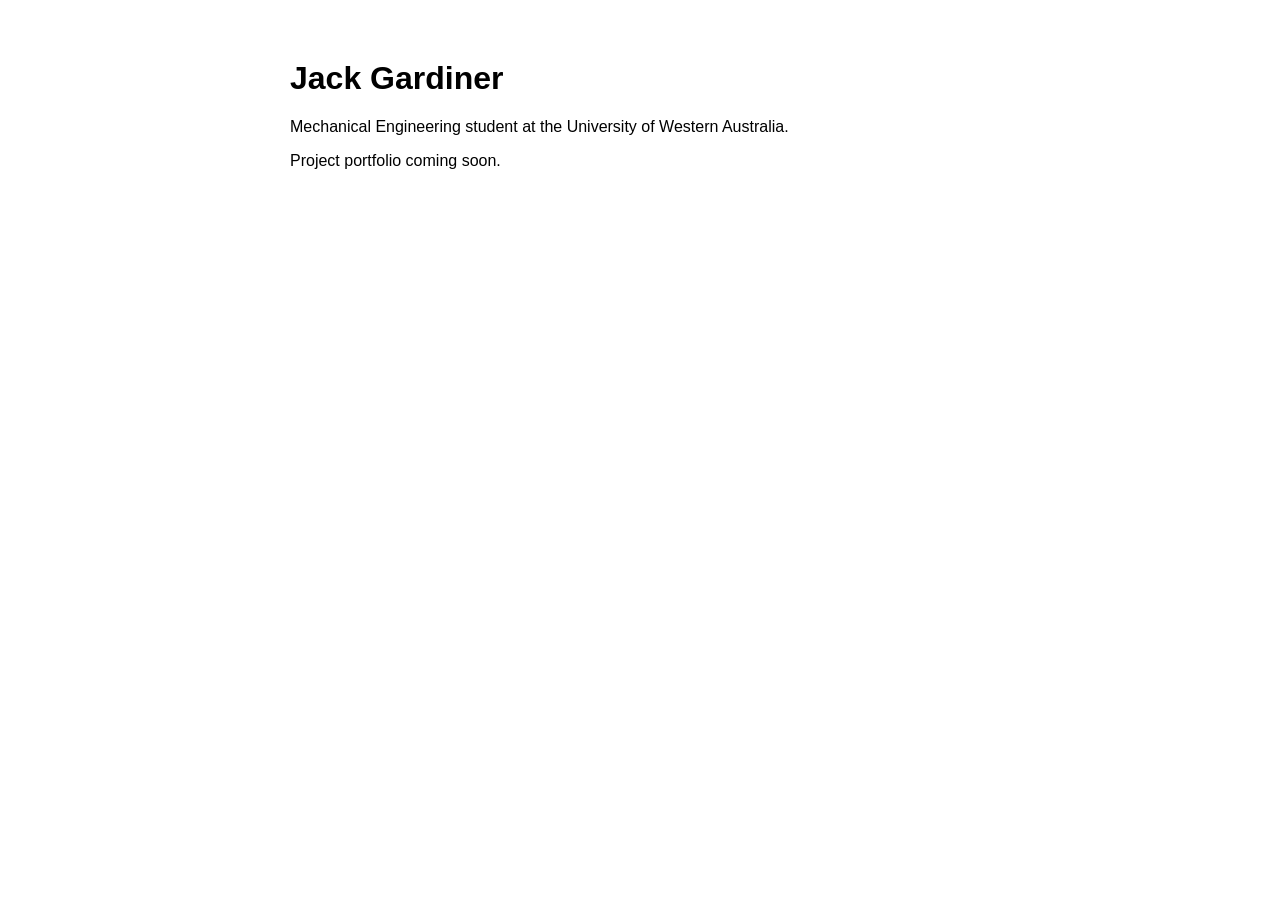
==== index.html @ a1b4e136 "Update index.html" ====
<!DOCTYPE html>
<html lang="en">
<head>
  <meta charset="UTF-8">
  <meta name="viewport" content="width=device-width, initial-scale=1.0">
  <title>Jack Gardiner | Mechanical Engineering</title>
</head>
<body style="font-family: sans-serif; max-width: 700px; margin: 60px auto; padding: 0 20px;">
  <h1>Jack Gardiner</h1>
  <p>Mechanical Engineering student at the University of Western Australia.</p>
  <p>Project portfolio coming soon.</p>
</body>
</html>
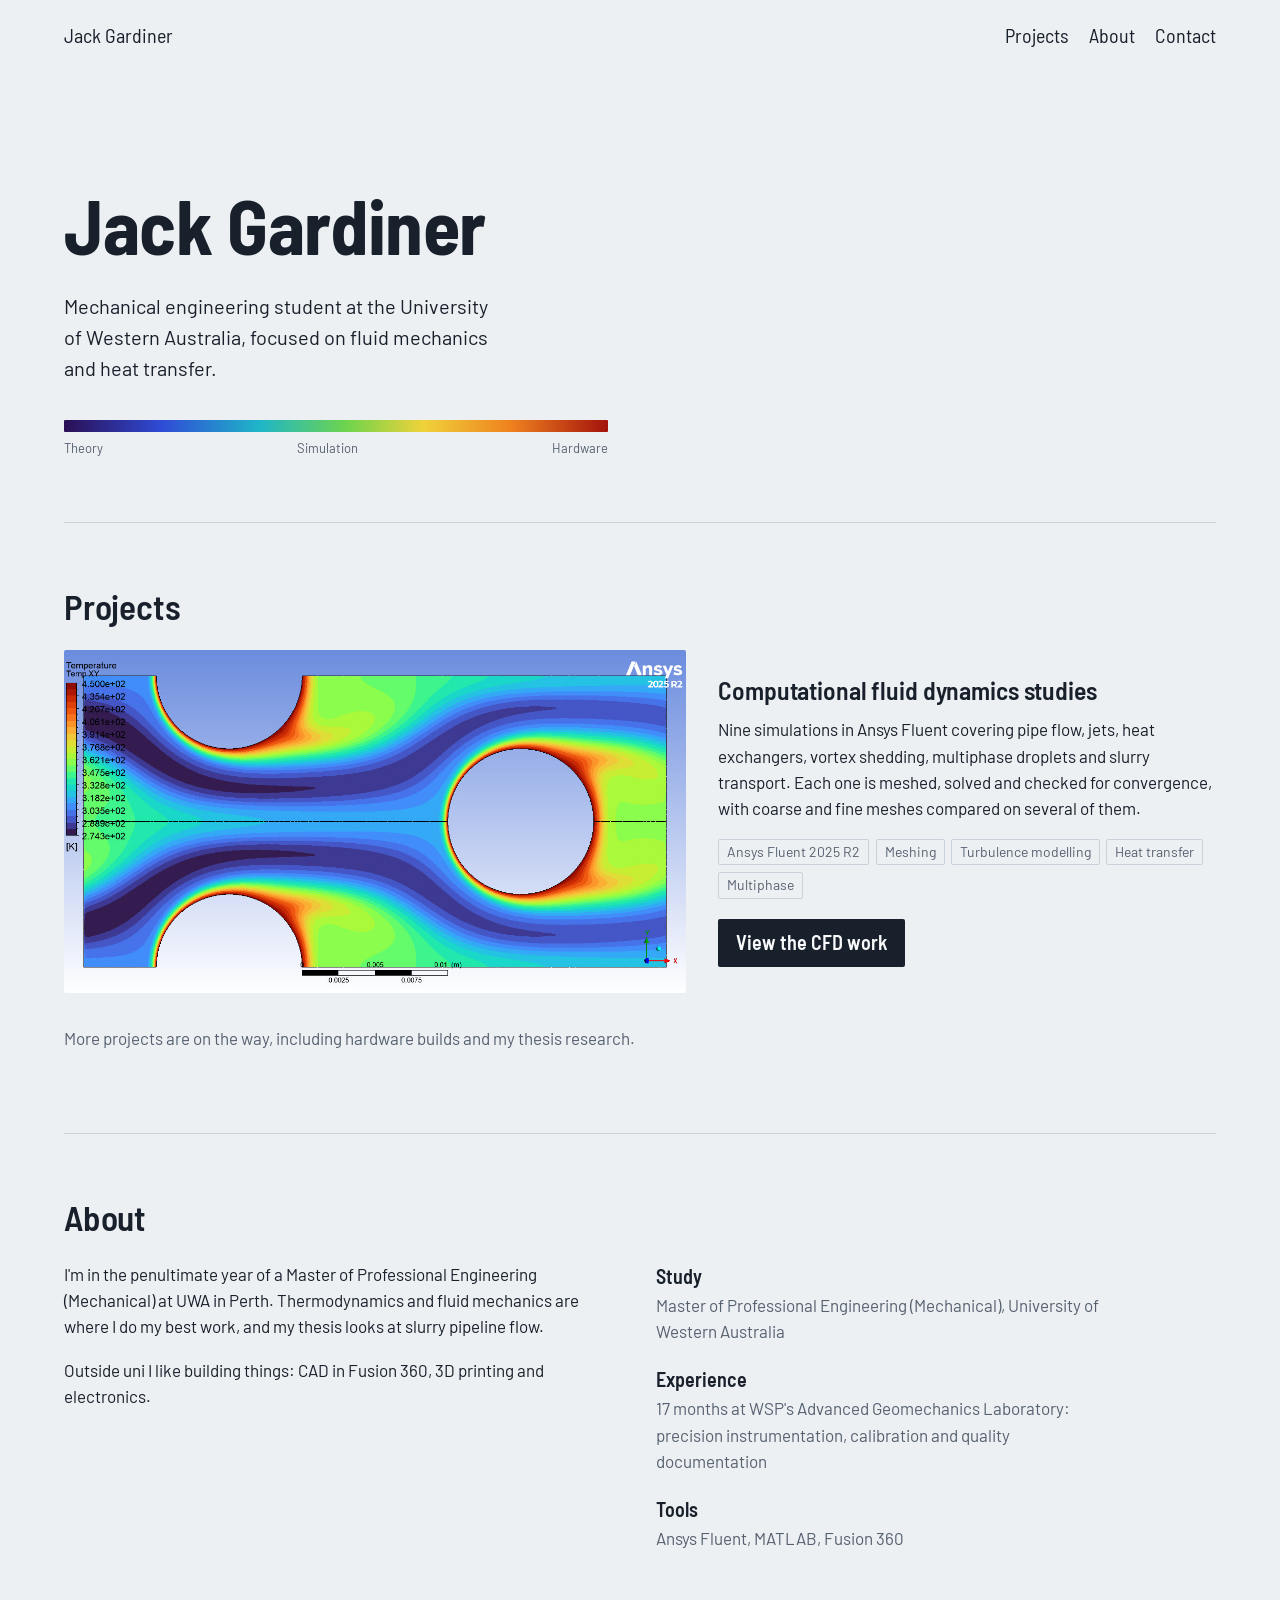
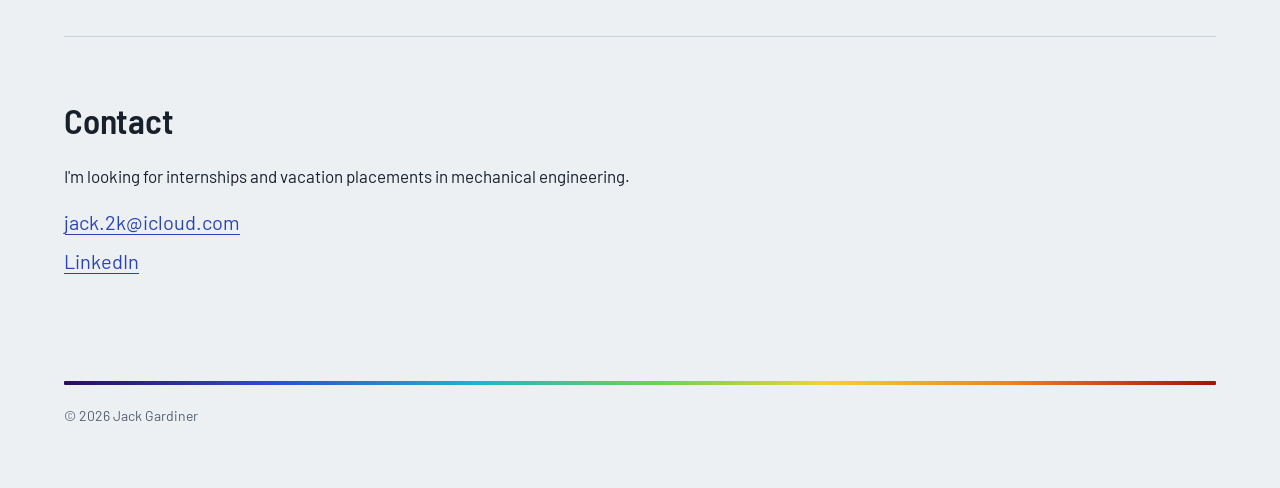
==== commit cc9ab866: "Add files via upload" ====
--- a/index.html
+++ b/index.html
@@ -1,13 +1,97 @@
 <!DOCTYPE html>
-<html lang="en">
+<html lang="en-AU">
 <head>
   <meta charset="UTF-8">
   <meta name="viewport" content="width=device-width, initial-scale=1.0">
   <title>Jack Gardiner | Mechanical Engineering</title>
+  <meta name="description" content="Engineering portfolio of Jack Gardiner, Master of Professional Engineering (Mechanical) student at the University of Western Australia.">
+  <link rel="preconnect" href="https://fonts.googleapis.com">
+  <link rel="preconnect" href="https://fonts.gstatic.com" crossorigin>
+  <link href="https://fonts.googleapis.com/css2?family=Barlow:ital,wght@0,400;0,500;1,400&family=Barlow+Semi+Condensed:wght@600;700&display=swap" rel="stylesheet">
+  <link rel="stylesheet" href="style.css">
 </head>
-<body style="font-family: sans-serif; max-width: 700px; margin: 60px auto; padding: 0 20px;">
-  <h1>Jack Gardiner</h1>
-  <p>Mechanical Engineering student at the University of Western Australia.</p>
-  <p>Project portfolio coming soon.</p>
+<body>
+
+  <header class="wrap site-head">
+    <a href="index.html">Jack Gardiner</a>
+    <nav aria-label="Main">
+      <a href="#projects">Projects</a>
+      <a href="#about">About</a>
+      <a href="#contact">Contact</a>
+    </nav>
+  </header>
+
+  <main>
+    <div class="wrap hero">
+      <h1>Jack Gardiner</h1>
+      <p class="lede">Mechanical engineering student at the University of Western Australia, focused on fluid mechanics and heat transfer.</p>
+      <div class="legend-block" aria-hidden="true">
+        <div class="legend"></div>
+        <div class="legend-scale"><span>Theory</span><span>Simulation</span><span>Hardware</span></div>
+      </div>
+    </div>
+
+    <section id="projects" class="wrap">
+      <h2>Projects</h2>
+
+      <article class="project">
+        <a href="cfd.html" tabindex="-1" aria-hidden="true">
+          <img src="images/cfd/week06a-hx-temperature.jpg"
+               alt="Temperature contours around a staggered bank of hot tubes, showing thin thermal boundary layers and warm wakes."
+               width="1215" height="671">
+        </a>
+        <div>
+          <h3><a href="cfd.html">Computational fluid dynamics studies</a></h3>
+          <p>Nine simulations in Ansys Fluent covering pipe flow, jets, heat exchangers, vortex shedding, multiphase droplets and slurry transport. Each one is meshed, solved and checked for convergence, with coarse and fine meshes compared on several of them.</p>
+          <ul class="tags">
+            <li>Ansys Fluent 2025 R2</li>
+            <li>Meshing</li>
+            <li>Turbulence modelling</li>
+            <li>Heat transfer</li>
+            <li>Multiphase</li>
+          </ul>
+          <a class="button" href="cfd.html">View the CFD work</a>
+        </div>
+      </article>
+
+      <p class="note">More projects are on the way, including hardware builds and my thesis research.</p>
+    </section>
+
+    <section id="about" class="wrap">
+      <h2>About</h2>
+      <div class="two-col">
+        <div>
+          <p>I'm in the penultimate year of a Master of Professional Engineering (Mechanical) at UWA in Perth. Thermodynamics and fluid mechanics are where I do my best work, and my thesis looks at slurry pipeline flow.</p>
+          <p>Outside uni I like building things: CAD in Fusion 360, 3D printing and electronics.</p>
+        </div>
+        <dl class="facts">
+          <dt>Study</dt>
+          <dd>Master of Professional Engineering (Mechanical), University of Western Australia</dd>
+          <dt>Experience</dt>
+          <dd>17 months at WSP's Advanced Geomechanics Laboratory: precision instrumentation, calibration and quality documentation</dd>
+          <dt>Tools</dt>
+          <dd>Ansys Fluent, MATLAB, Fusion 360</dd>
+        </dl>
+      </div>
+    </section>
+
+    <section id="contact" class="wrap">
+      <h2>Contact</h2>
+      <p>I'm looking for internships and vacation placements in mechanical engineering.</p>
+      <ul class="contact-list">
+        <li><a href="mailto:jack.2k@icloud.com">jack.2k@icloud.com</a></li>
+        <!-- Replace the # below with your LinkedIn URL, e.g. https://www.linkedin.com/in/your-name -->
+        <li><a href="#">LinkedIn</a></li>
+        <!-- To add your CV: upload cv.pdf to the repository, then remove the comment marks around the next line -->
+        <!-- <li><a href="cv.pdf">Download my CV (PDF)</a></li> -->
+      </ul>
+    </section>
+  </main>
+
+  <footer class="wrap">
+    <div class="legend" aria-hidden="true"></div>
+    <p>&copy; 2026 Jack Gardiner</p>
+  </footer>
+
 </body>
 </html>
--- a/style.css
+++ b/style.css
@@ -0,0 +1,195 @@
+/* Jack Gardiner — portfolio styles
+   Quiet, cool-grey page so the CFD colour maps carry the colour.
+   One accent: a contour-legend colour bar, borrowed from the plots. */
+
+:root {
+  --bg: #edf0f3;
+  --surface: #f8f9fb;
+  --ink: #18202b;
+  --muted: #566170;
+  --rule: #c9d1da;
+  --link: #2a44b8;
+  --legend: linear-gradient(90deg,
+    #2b0f54 0%, #2f4bd6 18%, #1fb6c8 36%, #6fd44c 52%,
+    #efd23a 66%, #f0821f 82%, #a3120c 100%);
+
+  --head: "Barlow Semi Condensed", "Arial Narrow", sans-serif;
+  --body: "Barlow", system-ui, sans-serif;
+
+  --step-0: 1.0625rem;   /* 17px body */
+  --step-1: 1.25rem;
+  --step-2: 1.6rem;
+  --step-3: 2.2rem;
+  --step-4: clamp(2.8rem, 7vw, 4.75rem);
+
+  --gap: clamp(1.25rem, 3vw, 2rem);
+  --page: 72rem;
+}
+
+*, *::before, *::after { box-sizing: border-box; }
+
+html { -webkit-text-size-adjust: 100%; }
+
+body {
+  margin: 0;
+  background: var(--bg);
+  color: var(--ink);
+  font-family: var(--body);
+  font-size: var(--step-0);
+  line-height: 1.55;
+}
+
+img, video { display: block; max-width: 100%; height: auto; }
+
+a { color: var(--link); text-underline-offset: 0.18em; text-decoration-thickness: 1px; }
+a:hover { text-decoration-thickness: 2px; }
+
+:focus-visible { outline: 3px solid var(--link); outline-offset: 3px; border-radius: 2px; }
+
+h1, h2, h3 {
+  font-family: var(--head);
+  font-weight: 600;
+  line-height: 1.1;
+  letter-spacing: -0.005em;
+  margin: 0;
+}
+
+p { margin: 0 0 1em; max-width: 64ch; }
+
+.wrap { width: min(100% - 2 * var(--gap), var(--page)); margin-inline: auto; }
+
+/* ---------- Site header ---------- */
+.site-head {
+  display: flex; justify-content: space-between; align-items: baseline;
+  gap: 1rem; padding-block: 1.25rem;
+  font-family: var(--head); font-size: var(--step-1);
+}
+.site-head a { color: var(--ink); text-decoration: none; }
+.site-head a:hover { text-decoration: underline; }
+.site-head nav { display: flex; gap: 1.25rem; }
+
+/* ---------- The legend bar (signature element) ---------- */
+.legend {
+  height: 12px;
+  background: var(--legend);
+  border-radius: 1px;
+}
+.legend-scale {
+  display: flex; justify-content: space-between;
+  font-size: 0.8125rem; color: var(--muted);
+  margin-top: 0.4rem;
+}
+
+/* ---------- Home hero ---------- */
+.hero { padding-block: clamp(3rem, 10vw, 7rem) clamp(2.5rem, 6vw, 4rem); }
+.hero h1 { font-size: var(--step-4); font-weight: 700; margin-bottom: 1.5rem; }
+.hero .lede { font-size: var(--step-1); max-width: 40ch; color: var(--ink); }
+.hero .legend-block { max-width: 34rem; margin-top: 2.25rem; }
+
+/* ---------- Sections ---------- */
+section { padding-block: clamp(2.5rem, 6vw, 4rem); border-top: 1px solid var(--rule); }
+section > h2, .section-title { font-size: var(--step-3); margin-bottom: 1.5rem; }
+
+/* ---------- Home: project feature ---------- */
+.project {
+  display: grid; gap: var(--gap);
+  grid-template-columns: minmax(0, 1fr);
+  align-items: center;
+}
+@media (min-width: 52rem) {
+  .project { grid-template-columns: minmax(0, 5fr) minmax(0, 4fr); }
+}
+.project img { width: 100%; border-radius: 2px; }
+.project h3 { font-size: var(--step-2); margin-bottom: 0.75rem; }
+.project h3 a { color: var(--ink); text-decoration: none; }
+.project h3 a:hover { text-decoration: underline; }
+.tags { display: flex; flex-wrap: wrap; gap: 0.4rem; padding: 0; margin: 0 0 1.25rem; list-style: none; }
+.tags li {
+  font-size: 0.875rem; color: var(--muted);
+  border: 1px solid var(--rule); border-radius: 2px; padding: 0.1rem 0.5rem;
+}
+.button {
+  display: inline-block; font-family: var(--head); font-weight: 600; font-size: var(--step-1);
+  color: var(--surface); background: var(--ink); text-decoration: none;
+  padding: 0.55rem 1.1rem; border-radius: 2px;
+}
+.button:hover { background: var(--link); }
+.note { color: var(--muted); margin-top: 2rem; }
+
+/* ---------- Home: about + contact ---------- */
+.two-col { display: grid; gap: var(--gap); }
+@media (min-width: 52rem) { .two-col { grid-template-columns: 1fr 1fr; } }
+.facts { margin: 0; }
+.facts dt { font-family: var(--head); font-weight: 600; font-size: var(--step-1); }
+.facts dd { margin: 0 0 1.25rem; color: var(--muted); max-width: 46ch; }
+.contact-list { list-style: none; padding: 0; margin: 0; font-size: var(--step-1); }
+.contact-list li { margin-bottom: 0.5rem; }
+
+footer { padding-block: 2rem 3rem; color: var(--muted); font-size: 0.875rem; }
+footer .legend { height: 4px; margin-bottom: 1.25rem; }
+
+/* ---------- CFD page ---------- */
+.page-intro { padding-block: clamp(2.5rem, 8vw, 5rem) 2.5rem; }
+.page-intro h1 { font-size: var(--step-4); font-weight: 700; margin-bottom: 1.25rem; }
+.page-intro p { font-size: var(--step-1); max-width: 52ch; }
+.page-intro .legend-block { max-width: 34rem; margin-top: 2rem; }
+
+.study {
+  display: grid; gap: var(--gap);
+  grid-template-columns: minmax(0, 1fr);
+}
+@media (min-width: 60rem) {
+  .study { grid-template-columns: minmax(16rem, 1fr) minmax(0, 2.4fr); align-items: start; }
+  .study-text { position: sticky; top: 1.5rem; }
+}
+.study-text .week { color: var(--muted); font-size: 0.9375rem; margin-bottom: 0.35rem; }
+.study-text h2 { font-size: var(--step-3); margin-bottom: 1rem; }
+.study-text p { max-width: 42ch; }
+.study-text .finding {
+  border-left: 3px solid var(--ink); padding-left: 0.9rem; margin-top: 1.25rem;
+}
+
+.figures { display: grid; gap: 0.75rem; grid-template-columns: repeat(2, minmax(0, 1fr)); }
+.figures figure { margin: 0; }
+.figures .lead { grid-column: 1 / -1; }
+@media (min-width: 40rem) {
+  .figures.three { grid-template-columns: repeat(3, minmax(0, 1fr)); }
+}
+figure button, .thumbs button {
+  all: unset; display: block; cursor: zoom-in; width: 100%;
+}
+figure button:focus-visible, .thumbs button:focus-visible { outline: 3px solid var(--link); outline-offset: 3px; }
+figure img, figure video {
+  width: 100%; border-radius: 2px; background: #6f86d4;
+  aspect-ratio: auto;
+}
+figcaption { font-size: 0.875rem; color: var(--muted); margin-top: 0.4rem; line-height: 1.4; }
+
+/* Gallery of shorter workshops */
+.gallery { display: grid; gap: 2.5rem var(--gap); grid-template-columns: minmax(0, 1fr); }
+@media (min-width: 44rem) { .gallery { grid-template-columns: repeat(2, minmax(0, 1fr)); } }
+.tile h3 { font-size: var(--step-2); margin: 0.9rem 0 0.4rem; }
+.tile .week { color: var(--muted); font-size: 0.9375rem; margin-top: 0.9rem; }
+.tile .week + h3 { margin-top: 0.1rem; }
+.tile p { color: var(--ink); font-size: 1rem; }
+.thumbs { display: grid; grid-template-columns: repeat(auto-fill, minmax(4.5rem, 1fr)); gap: 0.4rem; margin-top: 0.5rem; }
+.thumbs img { width: 100%; aspect-ratio: 4 / 3; object-fit: cover; border-radius: 2px; }
+
+/* ---------- Lightbox ---------- */
+dialog.lightbox {
+  border: 0; padding: 0; background: transparent; max-width: 96vw; max-height: 96vh;
+  color: #eef1f6;
+}
+dialog.lightbox::backdrop { background: rgba(14, 18, 26, 0.92); }
+.lightbox img { max-width: 94vw; max-height: 82vh; width: auto; margin-inline: auto; border-radius: 2px; }
+.lightbox p { margin: 0.75rem auto 0; text-align: center; font-size: 0.9375rem; max-width: 70ch; }
+.lightbox .controls { display: flex; justify-content: center; gap: 0.75rem; margin-top: 0.75rem; }
+.lightbox .controls button {
+  font: 600 1rem var(--head); color: #eef1f6; background: transparent;
+  border: 1px solid rgba(238, 241, 246, 0.5); border-radius: 2px; padding: 0.35rem 0.9rem; cursor: pointer;
+}
+.lightbox .controls button:hover { border-color: #eef1f6; }
+
+@media (prefers-reduced-motion: reduce) {
+  * { scroll-behavior: auto !important; }
+}
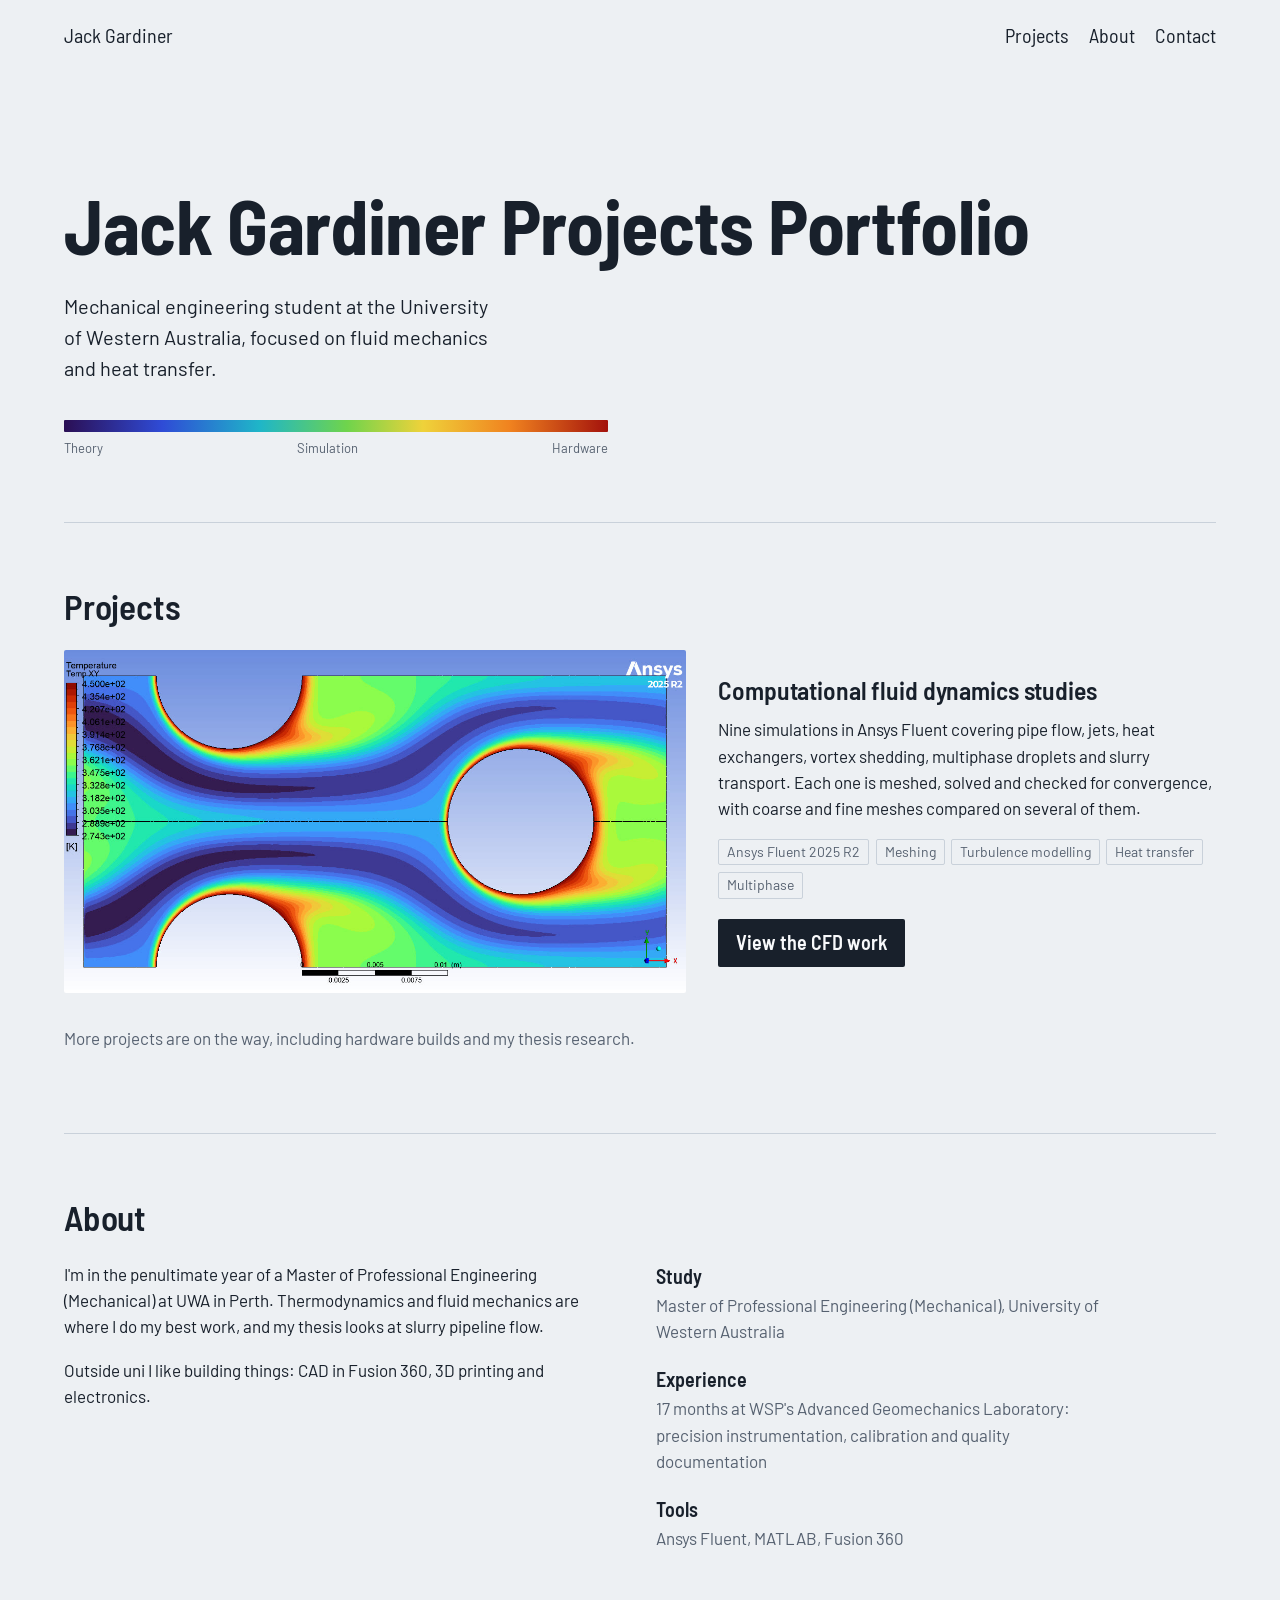
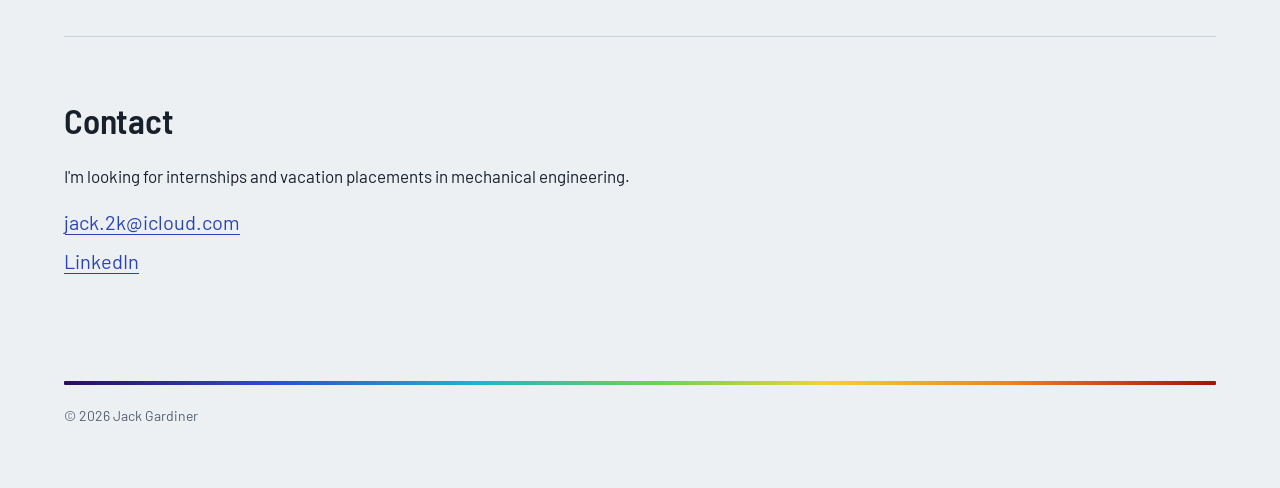
==== commit d7ae4d24: "Update index.html" ====
--- a/index.html
+++ b/index.html
@@ -23,7 +23,7 @@
 
   <main>
     <div class="wrap hero">
-      <h1>Jack Gardiner</h1>
+      <h1>Jack Gardiner Projects Portfolio</h1>
       <p class="lede">Mechanical engineering student at the University of Western Australia, focused on fluid mechanics and heat transfer.</p>
       <div class="legend-block" aria-hidden="true">
         <div class="legend"></div>
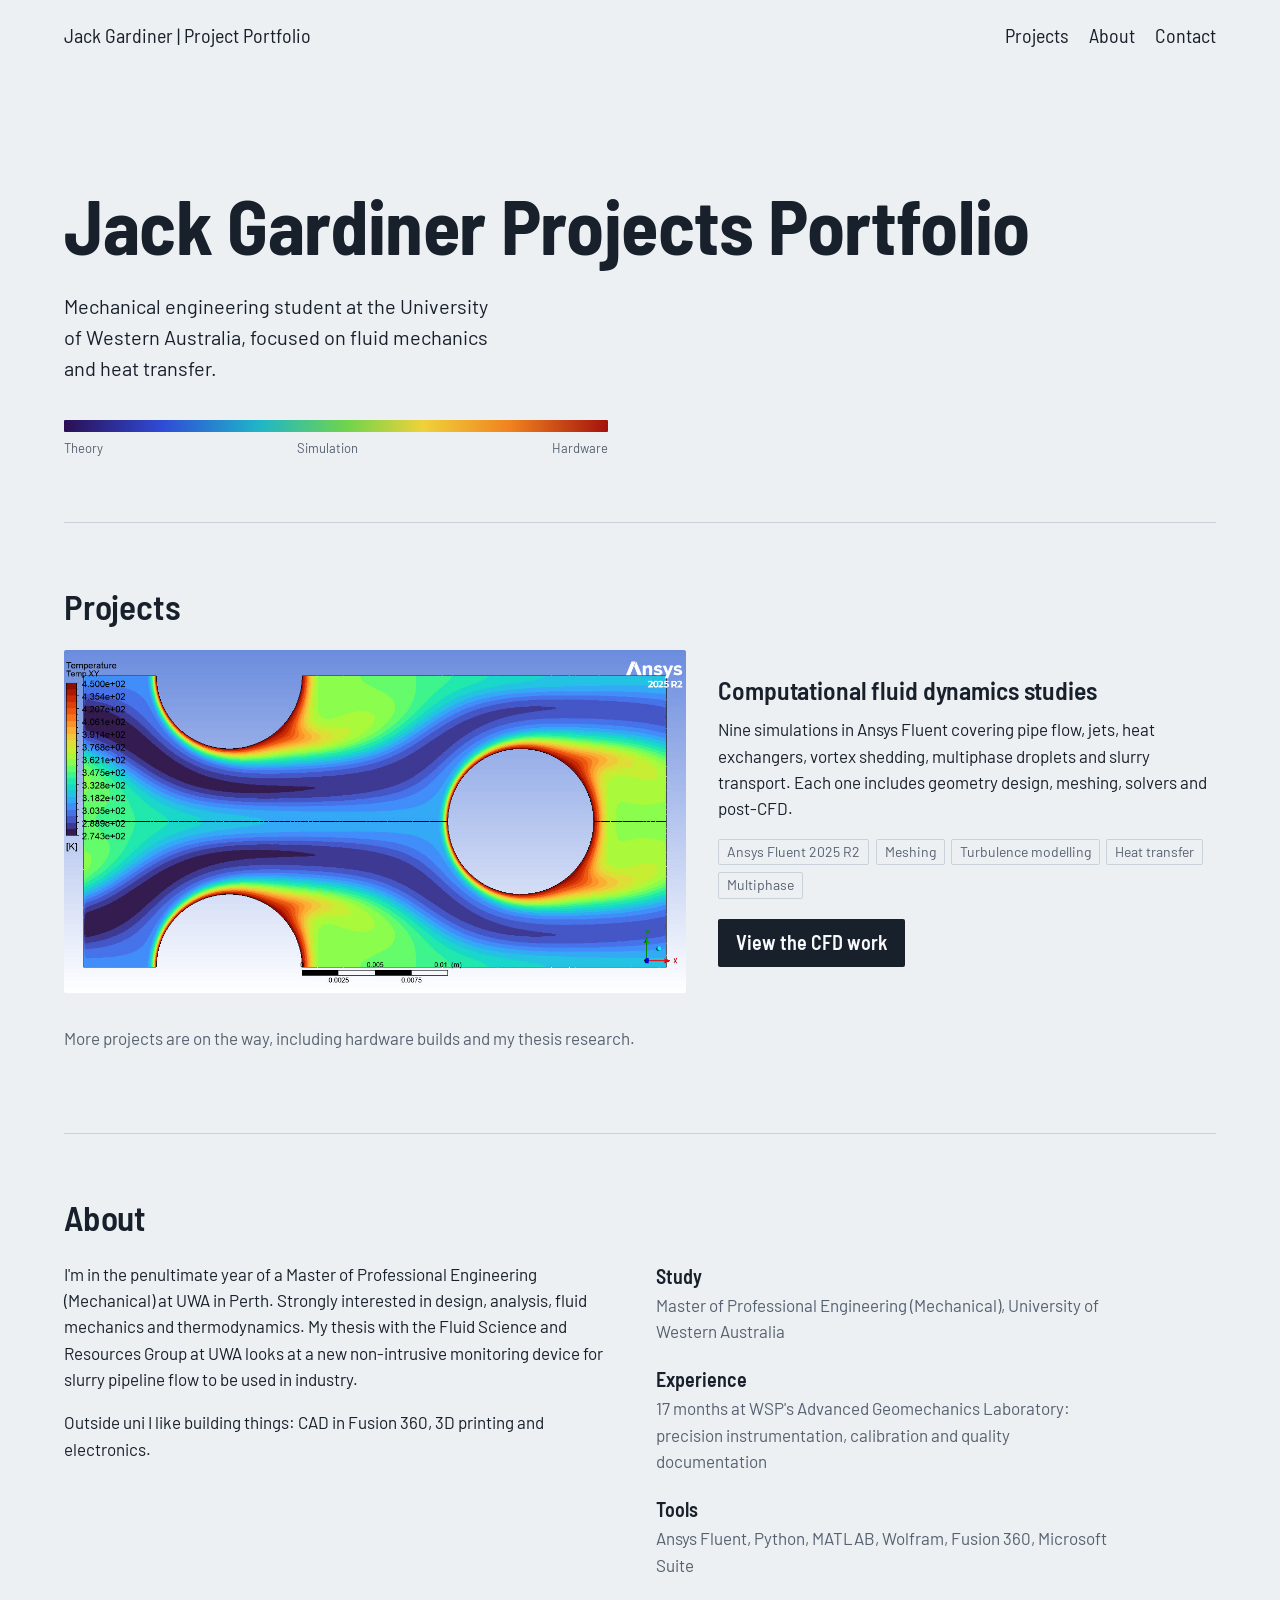
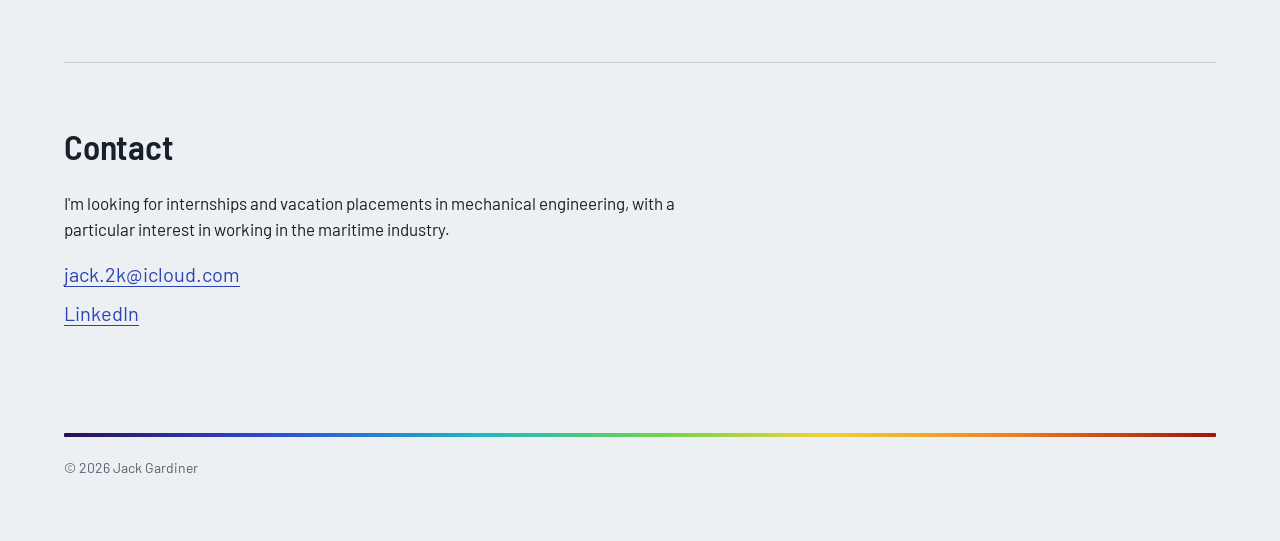
==== commit 68fd3c96: "Update index.html" ====
--- a/index.html
+++ b/index.html
@@ -13,7 +13,7 @@
 <body>
 
   <header class="wrap site-head">
-    <a href="index.html">Jack Gardiner</a>
+    <a href="index.html">Jack Gardiner | Project Portfolio</a>
     <nav aria-label="Main">
       <a href="#projects">Projects</a>
       <a href="#about">About</a>
@@ -42,7 +42,7 @@
         </a>
         <div>
           <h3><a href="cfd.html">Computational fluid dynamics studies</a></h3>
-          <p>Nine simulations in Ansys Fluent covering pipe flow, jets, heat exchangers, vortex shedding, multiphase droplets and slurry transport. Each one is meshed, solved and checked for convergence, with coarse and fine meshes compared on several of them.</p>
+          <p>Nine simulations in Ansys Fluent covering pipe flow, jets, heat exchangers, vortex shedding, multiphase droplets and slurry transport. Each one includes geometry design, meshing, solvers and post-CFD.</p>
           <ul class="tags">
             <li>Ansys Fluent 2025 R2</li>
             <li>Meshing</li>
@@ -61,7 +61,7 @@
       <h2>About</h2>
       <div class="two-col">
         <div>
-          <p>I'm in the penultimate year of a Master of Professional Engineering (Mechanical) at UWA in Perth. Thermodynamics and fluid mechanics are where I do my best work, and my thesis looks at slurry pipeline flow.</p>
+          <p>I'm in the penultimate year of a Master of Professional Engineering (Mechanical) at UWA in Perth. Strongly interested in design, analysis, fluid mechanics and thermodynamics. My thesis with the Fluid Science and Resources Group at UWA looks at a new non-intrusive monitoring device for slurry pipeline flow to be used in industry.</p>
           <p>Outside uni I like building things: CAD in Fusion 360, 3D printing and electronics.</p>
         </div>
         <dl class="facts">
@@ -70,18 +70,18 @@
           <dt>Experience</dt>
           <dd>17 months at WSP's Advanced Geomechanics Laboratory: precision instrumentation, calibration and quality documentation</dd>
           <dt>Tools</dt>
-          <dd>Ansys Fluent, MATLAB, Fusion 360</dd>
+          <dd>Ansys Fluent, Python, MATLAB, Wolfram, Fusion 360, Microsoft Suite</dd>
         </dl>
       </div>
     </section>
 
     <section id="contact" class="wrap">
       <h2>Contact</h2>
-      <p>I'm looking for internships and vacation placements in mechanical engineering.</p>
+      <p>I'm looking for internships and vacation placements in mechanical engineering, with a particular interest in working in the maritime industry.</p>
       <ul class="contact-list">
         <li><a href="mailto:jack.2k@icloud.com">jack.2k@icloud.com</a></li>
         <!-- Replace the # below with your LinkedIn URL, e.g. https://www.linkedin.com/in/your-name -->
-        <li><a href="#">LinkedIn</a></li>
+        <li><a href="www.linkedin.com/in/jackgardinermecheng">LinkedIn</a></li>
         <!-- To add your CV: upload cv.pdf to the repository, then remove the comment marks around the next line -->
         <!-- <li><a href="cv.pdf">Download my CV (PDF)</a></li> -->
       </ul>
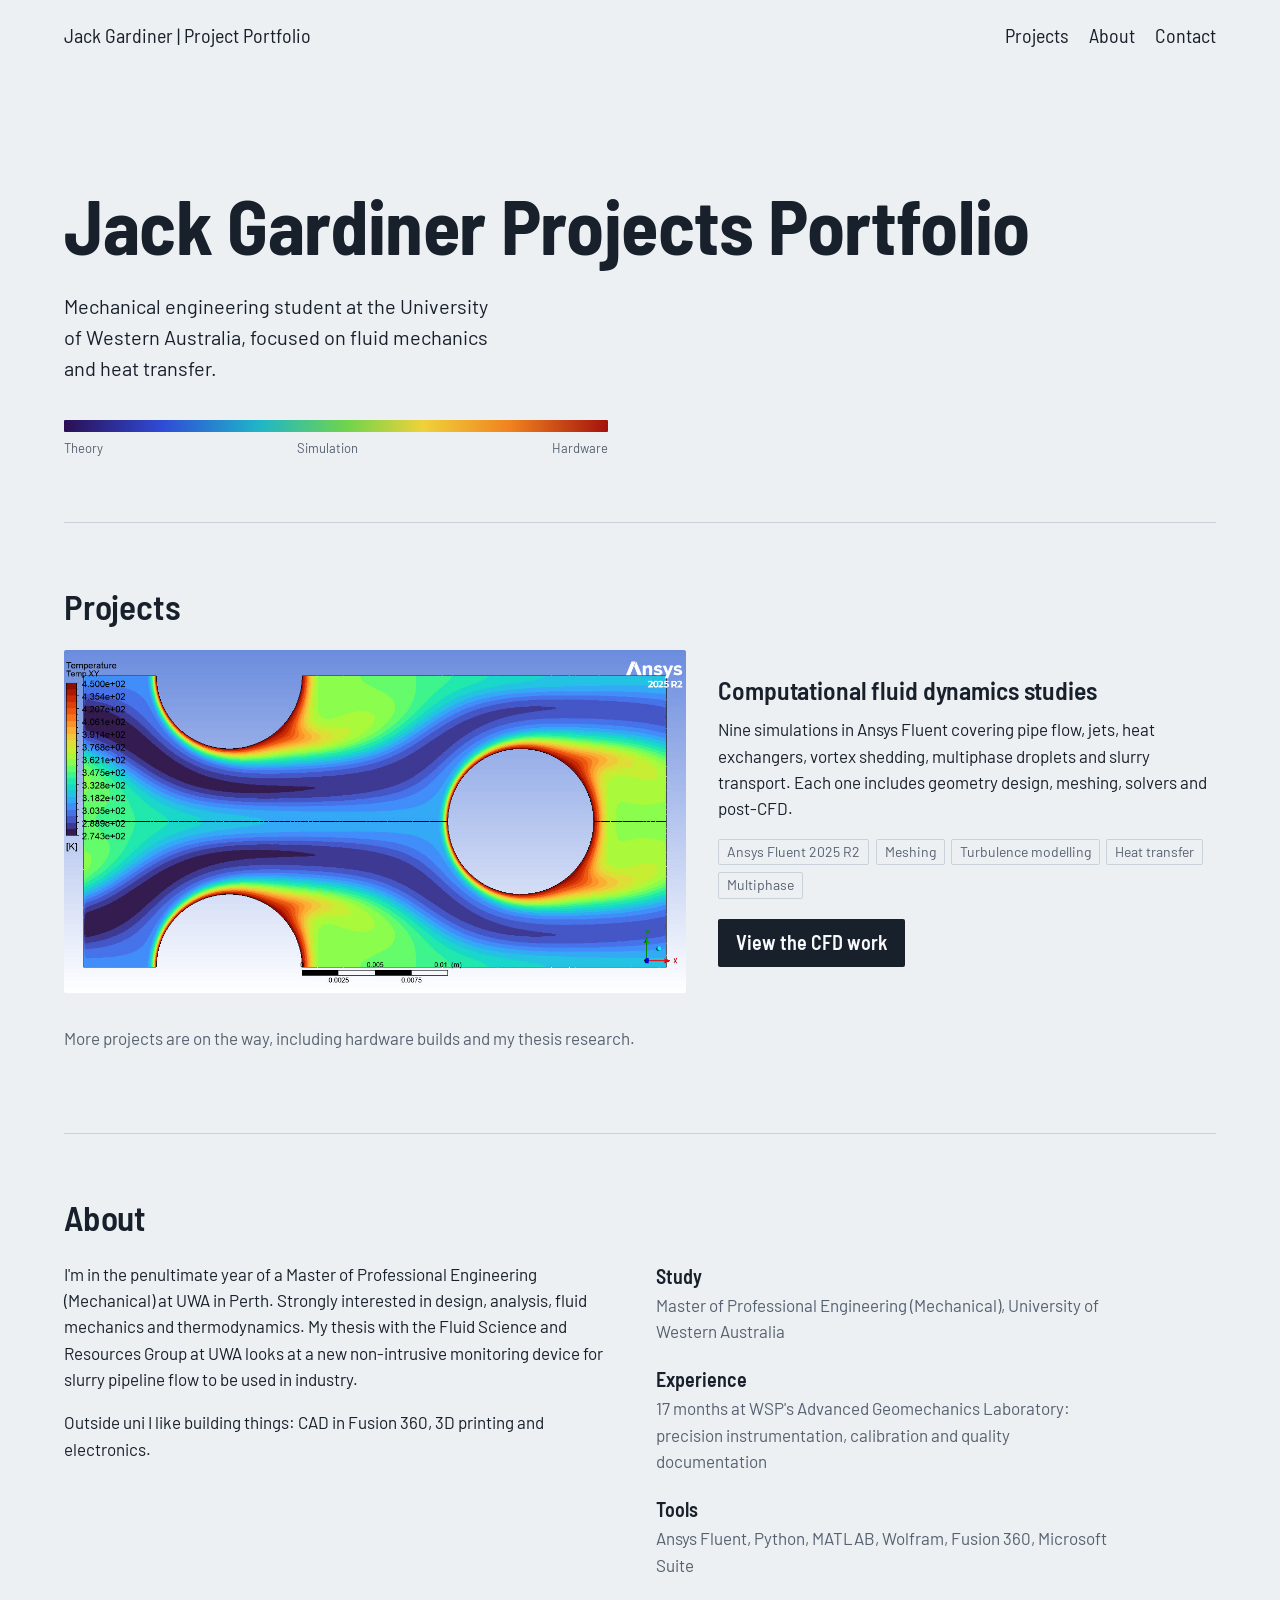
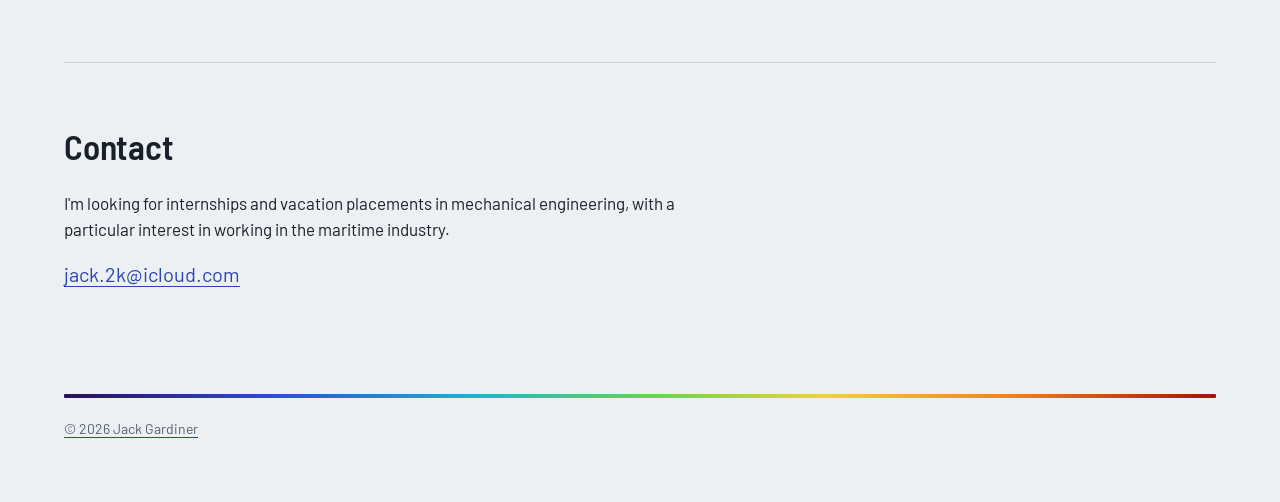
==== commit 80db9ec6: "Update index.html" ====
--- a/index.html
+++ b/index.html
@@ -81,7 +81,7 @@
       <ul class="contact-list">
         <li><a href="mailto:jack.2k@icloud.com">jack.2k@icloud.com</a></li>
         <!-- Replace the # below with your LinkedIn URL, e.g. https://www.linkedin.com/in/your-name -->
-        <li><a href="www.linkedin.com/in/jackgardinermecheng">LinkedIn</a></li>
+        <li><a href="www.linkedin.com/in/jackgardinermecheng" target="_blank" rel="noopener"LinkedIn</a></li>
         <!-- To add your CV: upload cv.pdf to the repository, then remove the comment marks around the next line -->
         <!-- <li><a href="cv.pdf">Download my CV (PDF)</a></li> -->
       </ul>
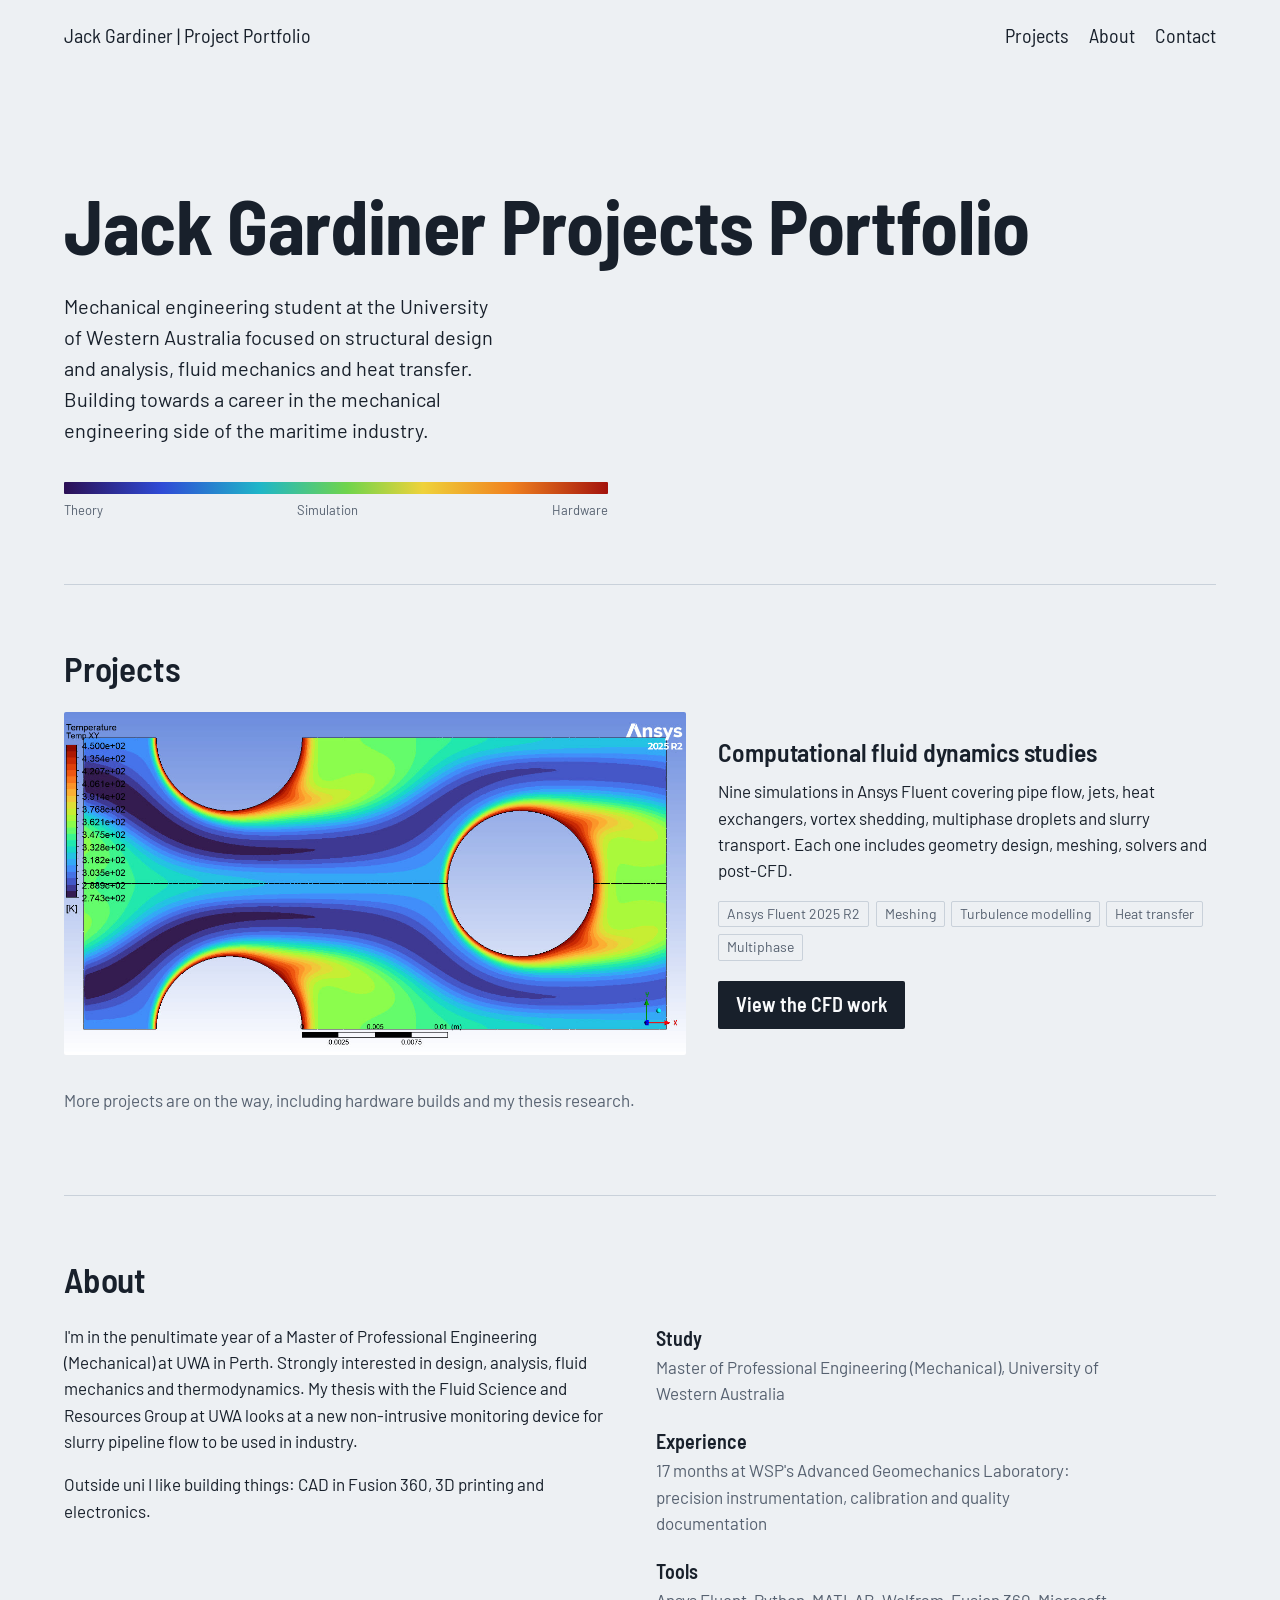
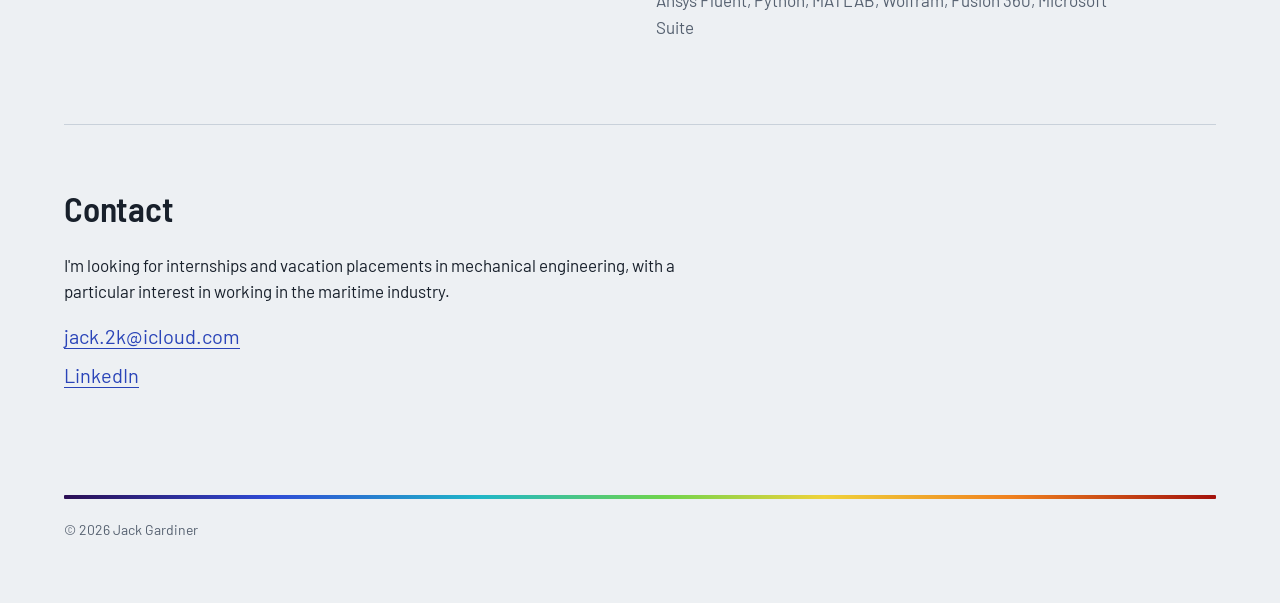
==== commit 80166ec9: "Update index.html" ====
--- a/index.html
+++ b/index.html
@@ -24,7 +24,7 @@
   <main>
     <div class="wrap hero">
       <h1>Jack Gardiner Projects Portfolio</h1>
-      <p class="lede">Mechanical engineering student at the University of Western Australia, focused on fluid mechanics and heat transfer.</p>
+      <p class="lede">Mechanical engineering student at the University of Western Australia focused on structural design and analysis, fluid mechanics and heat transfer. Building towards a career in the mechanical engineering side of the maritime industry. </p>
       <div class="legend-block" aria-hidden="true">
         <div class="legend"></div>
         <div class="legend-scale"><span>Theory</span><span>Simulation</span><span>Hardware</span></div>
@@ -81,7 +81,7 @@
       <ul class="contact-list">
         <li><a href="mailto:jack.2k@icloud.com">jack.2k@icloud.com</a></li>
         <!-- Replace the # below with your LinkedIn URL, e.g. https://www.linkedin.com/in/your-name -->
-        <li><a href="www.linkedin.com/in/jackgardinermecheng" target="_blank" rel="noopener"LinkedIn</a></li>
+        <li><a href="www.linkedin.com/in/jackgardinermecheng" target="_blank" rel="noopener">LinkedIn</a></li>
         <!-- To add your CV: upload cv.pdf to the repository, then remove the comment marks around the next line -->
         <!-- <li><a href="cv.pdf">Download my CV (PDF)</a></li> -->
       </ul>
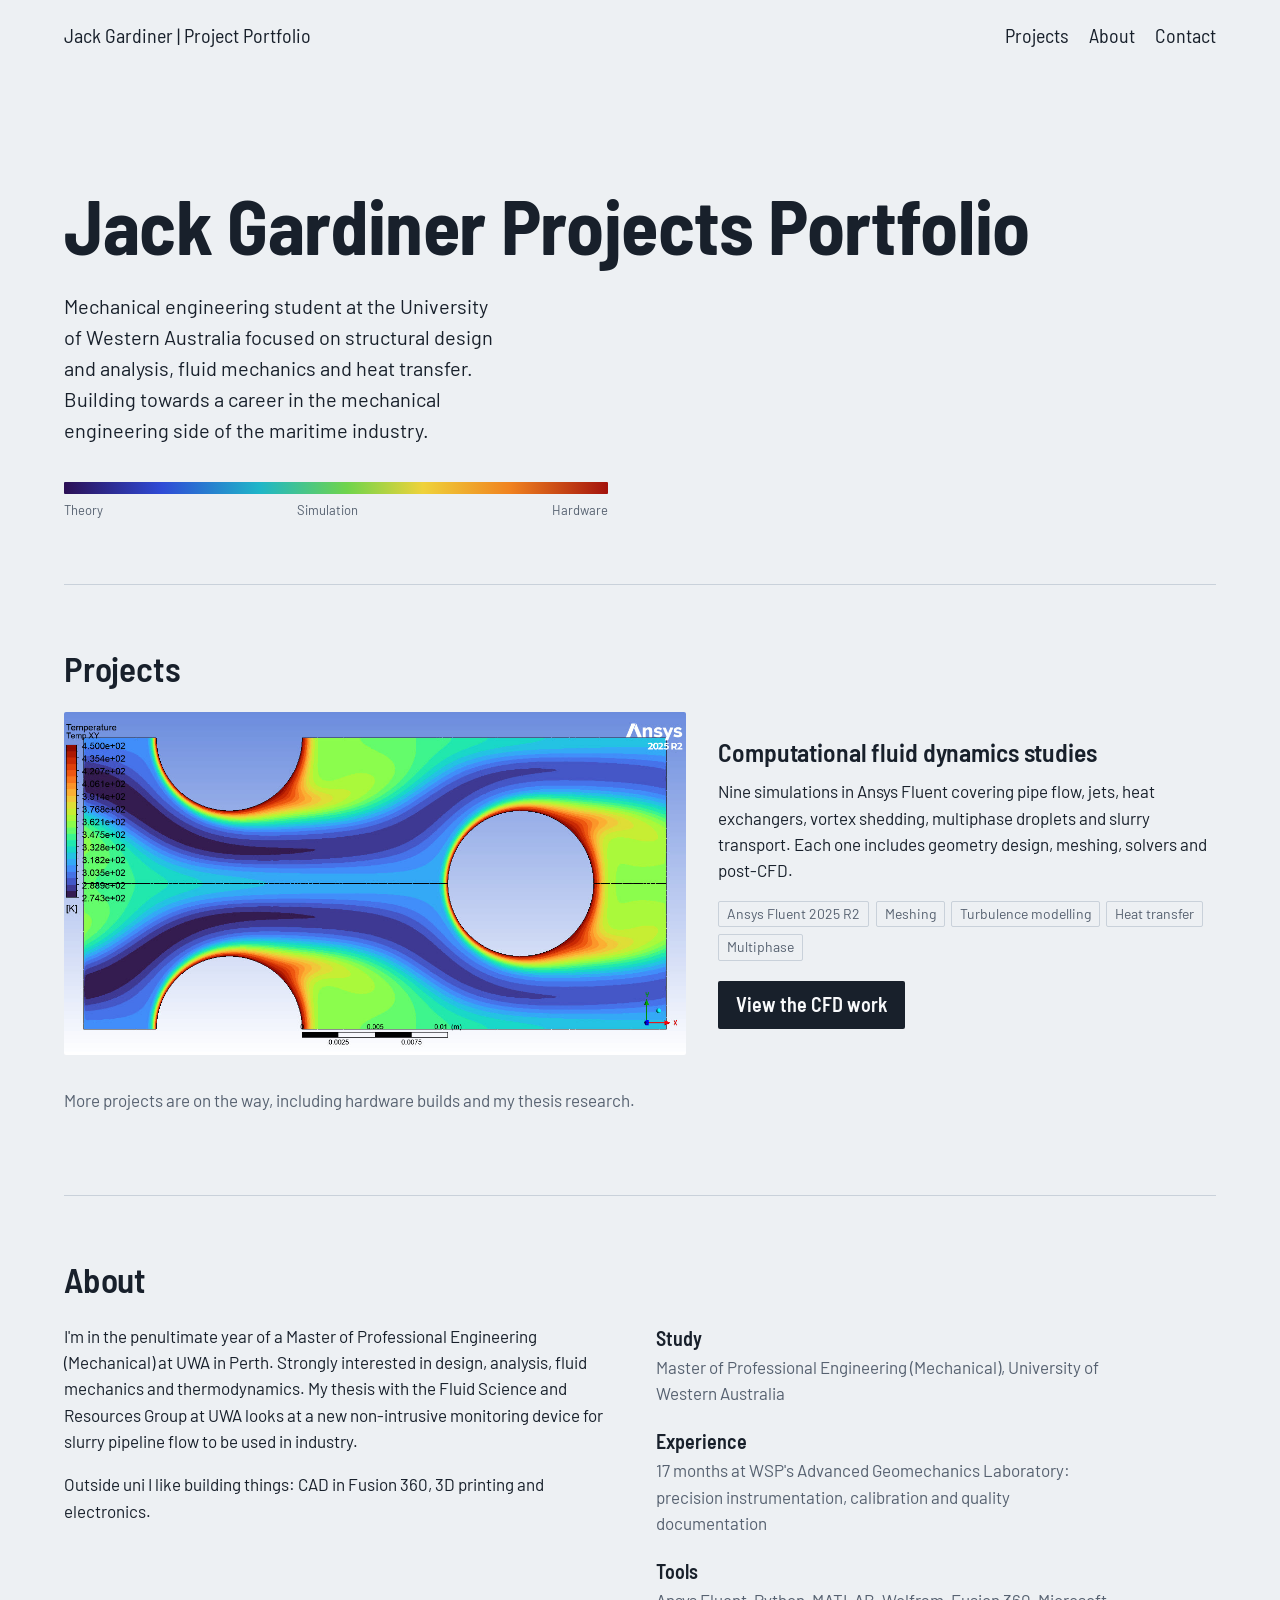
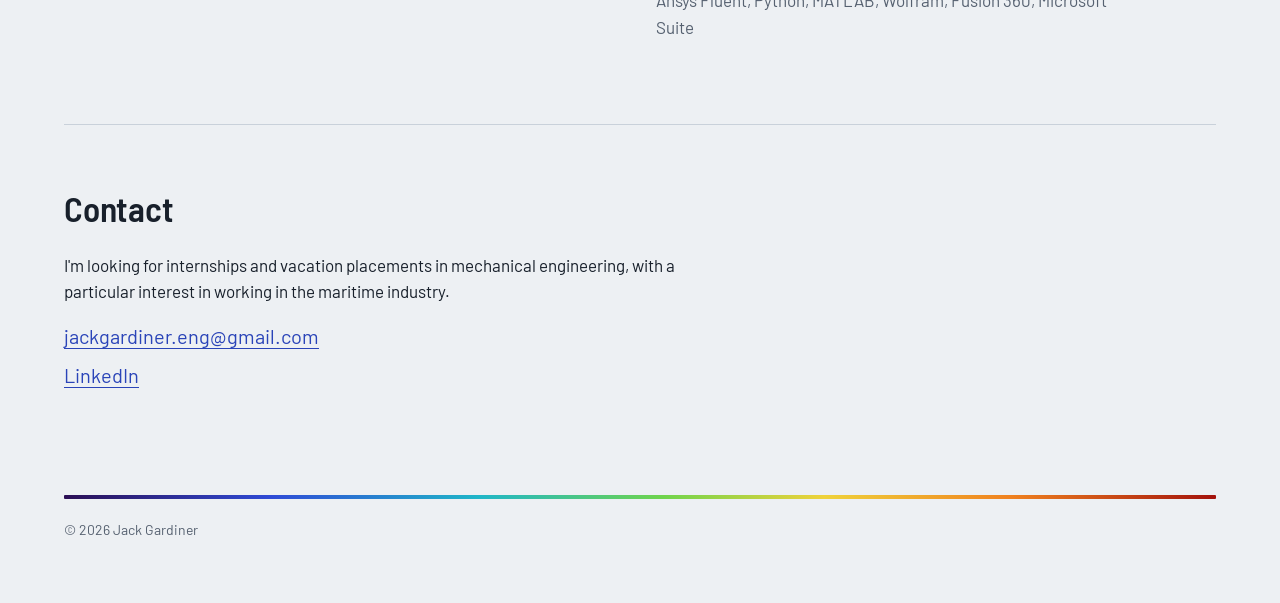
==== commit df9dea33: "Update index.html added new email address" ====
--- a/index.html
+++ b/index.html
@@ -79,11 +79,9 @@
       <h2>Contact</h2>
       <p>I'm looking for internships and vacation placements in mechanical engineering, with a particular interest in working in the maritime industry.</p>
       <ul class="contact-list">
-        <li><a href="mailto:jack.2k@icloud.com">jack.2k@icloud.com</a></li>
-        <!-- Replace the # below with your LinkedIn URL, e.g. https://www.linkedin.com/in/your-name -->
-        <li><a href="www.linkedin.com/in/jackgardinermecheng" target="_blank" rel="noopener">LinkedIn</a></li>
-        <!-- To add your CV: upload cv.pdf to the repository, then remove the comment marks around the next line -->
-        <!-- <li><a href="cv.pdf">Download my CV (PDF)</a></li> -->
+        <li><a href="mailto:jackgardiner.eng@gmail.com">jackgardiner.eng@gmail.com</a></li>
+        <li><a href="https://www.linkedin.com/in/jackgardinermecheng" target="_blank" rel="noopener">LinkedIn</a></li>
+       
       </ul>
     </section>
   </main>
